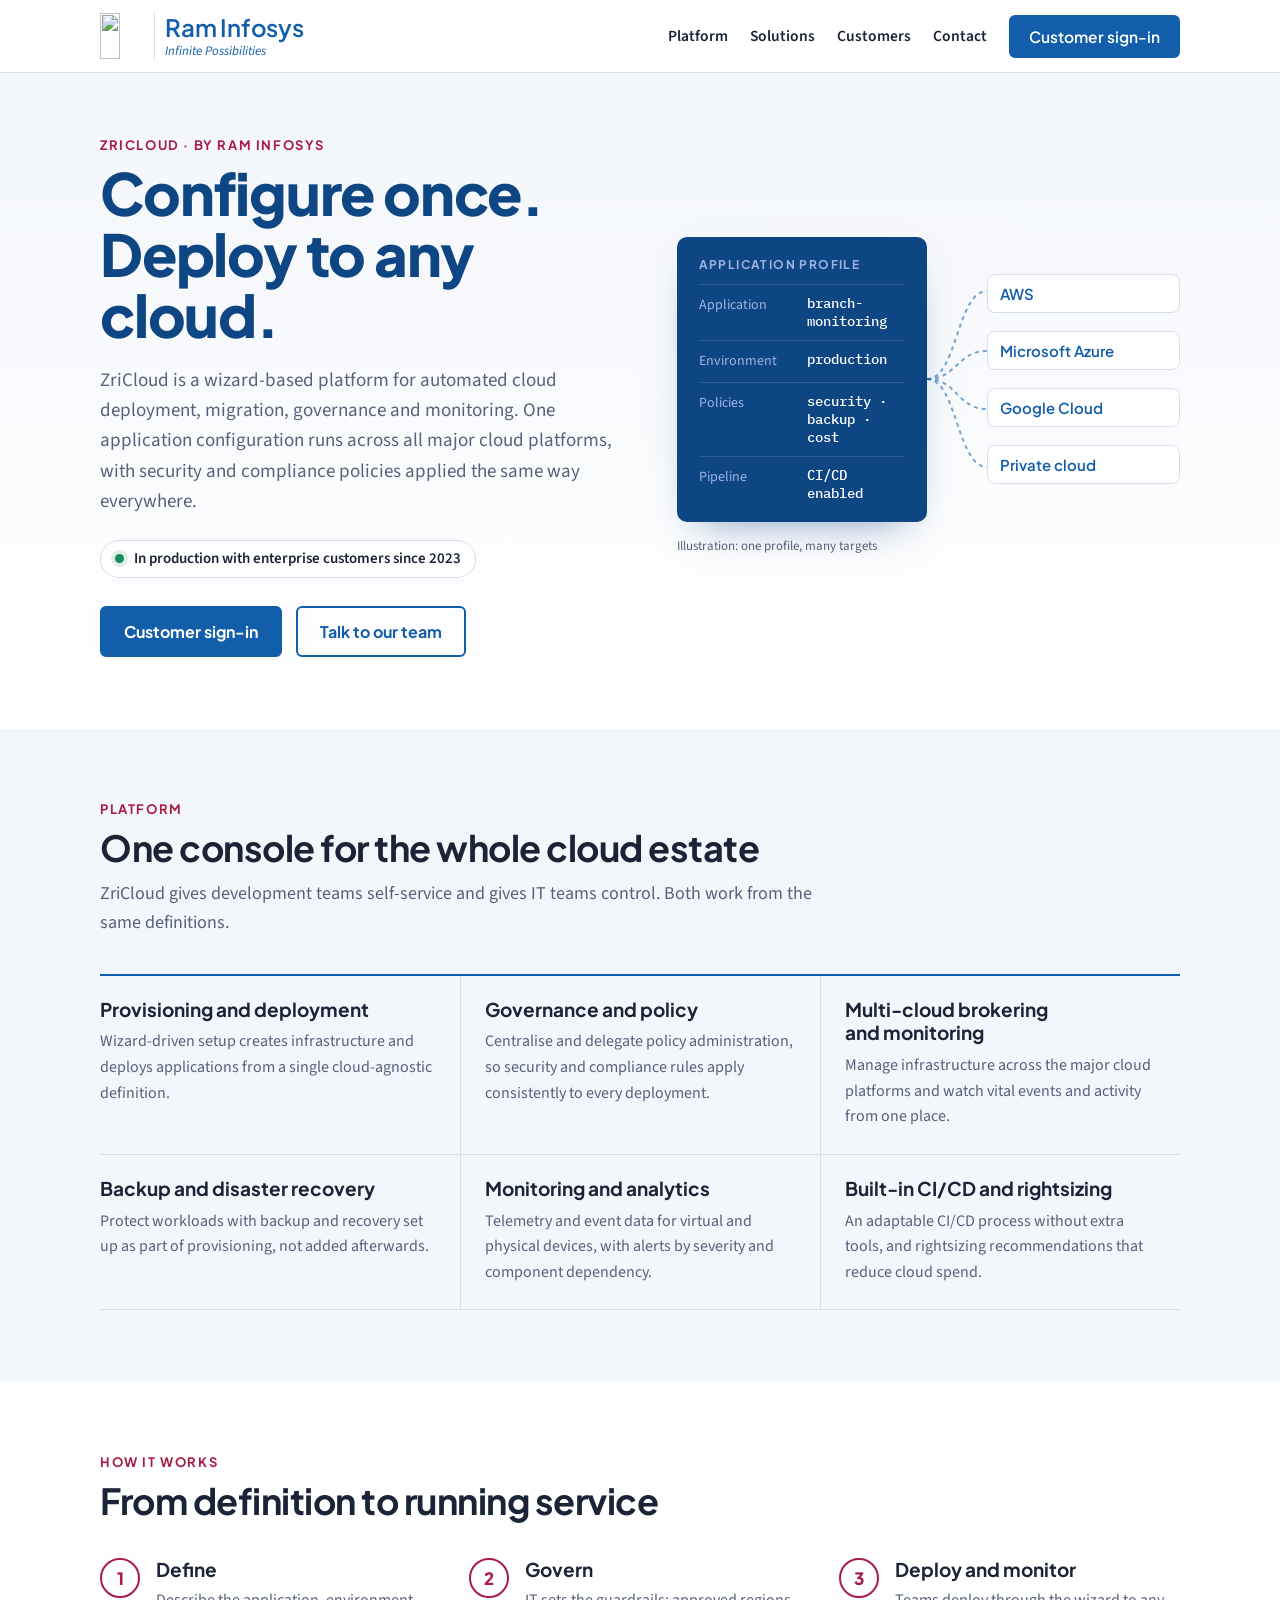
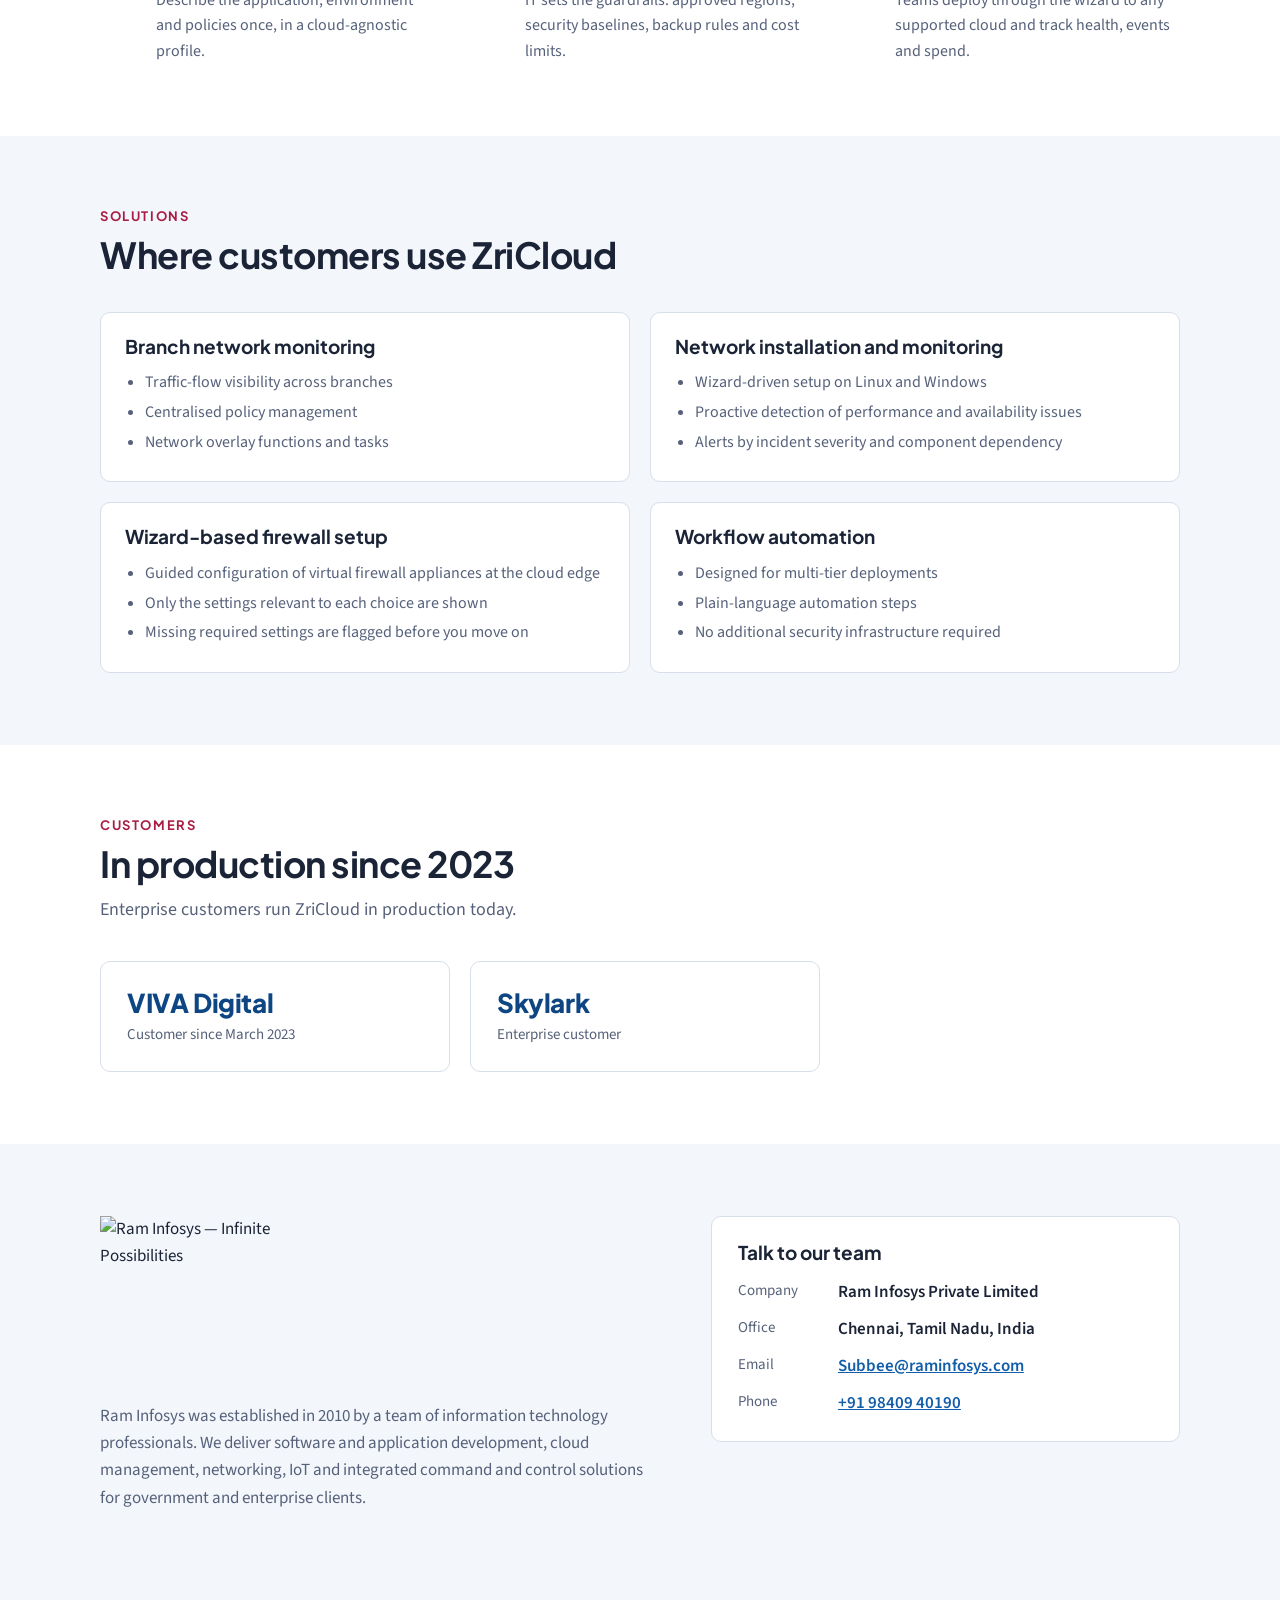
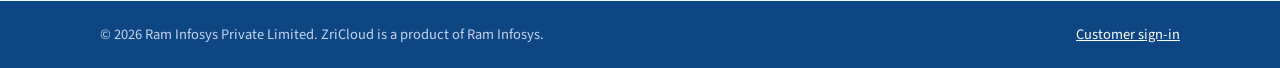
==== index.html @ d06c5e33 "Add files via upload" ====
<!doctype html>
<html lang="en">
<head>
<meta charset="utf-8">
<meta name="viewport" content="width=device-width, initial-scale=1, viewport-fit=cover">
<title>ZriCloud — Ram Infosys</title>
<link rel="canonical" href="https://zricloud.com/">
<meta name="description" content="ZriCloud is a wizard-based platform from Ram Infosys for automated cloud deployment, governance and monitoring across all major clouds. In production with enterprise customers since 2023.">
<link rel="preconnect" href="https://fonts.googleapis.com">
<link rel="preconnect" href="https://fonts.gstatic.com" crossorigin>
<link rel="stylesheet" href="https://fonts.googleapis.com/css2?family=Plus+Jakarta+Sans:wght@500;600;700;800&family=Source+Sans+3:ital,wght@0,400;0,600;1,400&family=IBM+Plex+Mono:wght@500&display=swap">
<link rel="icon" type="image/png" href="assets/favicon.png">
<link rel="apple-touch-icon" href="assets/apple-touch-icon.png">
<link rel="stylesheet" href="styles.css">
</head>
<body>

<header class="topbar">
  <div class="wrap bar">
    <a class="brand" href="index.html" aria-label="Ram Infosys home">
      <img class="logo" src="assets/logo-mark.png" alt="" width="44" height="46">
      <span class="wordmark"><span class="wm-name">Ram Infosys</span><span class="wm-tag">Infinite Possibilities</span></span>
    </a>
    <nav class="nav" aria-label="Main">
      <a href="#platform">Platform</a>
      <a href="#solutions">Solutions</a>
      <a href="#customers">Customers</a>
      <a href="#contact">Contact</a>
      <a class="btn btn-solid" href="login.html">Customer sign-in</a>
    </nav>
  </div>
</header>

<main>
  <section class="hero">
    <div class="wrap hero-grid">
      <div class="hero-copy">
        <p class="eyebrow">ZriCloud &middot; by Ram Infosys</p>
        <h1>Configure once.<br>Deploy to any cloud.</h1>
        <p class="lede">ZriCloud is a wizard-based platform for automated cloud deployment, migration, governance and monitoring. One application configuration runs across all major cloud platforms, with security and compliance policies applied the same way everywhere.</p>
        <p class="status"><span class="dot" aria-hidden="true"></span>In production with enterprise customers since 2023</p>
        <div class="cta-row">
          <a class="btn btn-solid btn-lg" href="login.html">Customer sign-in</a>
          <a class="btn btn-line btn-lg" href="#contact">Talk to our team</a>
        </div>
      </div>

      <figure class="deploy" aria-label="One application profile deployed to several clouds">
        <div class="profile">
          <p class="profile-k">Application profile</p>
          <dl>
            <div><dt>Application</dt><dd>branch-monitoring</dd></div>
            <div><dt>Environment</dt><dd>production</dd></div>
            <div><dt>Policies</dt><dd>security &middot; backup &middot; cost</dd></div>
            <div><dt>Pipeline</dt><dd>CI/CD enabled</dd></div>
          </dl>
        </div>
        <svg class="fan" viewBox="0 0 60 220" preserveAspectRatio="none" aria-hidden="true">
          <path d="M0 110 C 30 110, 30 22, 60 22" />
          <path d="M0 110 C 30 110, 30 82, 60 82" />
          <path d="M0 110 C 30 110, 30 140, 60 140" />
          <path d="M0 110 C 30 110, 30 198, 60 198" />
        </svg>
        <ul class="targets">
          <li>AWS</li>
          <li>Microsoft Azure</li>
          <li>Google Cloud</li>
          <li>Private cloud</li>
        </ul>
        <figcaption>Illustration: one profile, many targets</figcaption>
      </figure>
    </div>
  </section>

  <section id="platform" class="band">
    <div class="wrap">
      <div class="sec-head">
        <p class="eyebrow">Platform</p>
        <h2>One console for the whole cloud estate</h2>
        <p class="sec-lede">ZriCloud gives development teams self-service and gives IT teams control. Both work from the same definitions.</p>
      </div>
      <div class="caps">
        <article class="cap">
          <h3>Provisioning and deployment</h3>
          <p>Wizard-driven setup creates infrastructure and deploys applications from a single cloud-agnostic definition.</p>
        </article>
        <article class="cap">
          <h3>Governance and policy</h3>
          <p>Centralise and delegate policy administration, so security and compliance rules apply consistently to every deployment.</p>
        </article>
        <article class="cap">
          <h3>Multi-cloud brokering and monitoring</h3>
          <p>Manage infrastructure across the major cloud platforms and watch vital events and activity from one place.</p>
        </article>
        <article class="cap">
          <h3>Backup and disaster recovery</h3>
          <p>Protect workloads with backup and recovery set up as part of provisioning, not added afterwards.</p>
        </article>
        <article class="cap">
          <h3>Monitoring and analytics</h3>
          <p>Telemetry and event data for virtual and physical devices, with alerts by severity and component dependency.</p>
        </article>
        <article class="cap">
          <h3>Built-in CI/CD and rightsizing</h3>
          <p>An adaptable CI/CD process without extra tools, and rightsizing recommendations that reduce cloud spend.</p>
        </article>
      </div>
    </div>
  </section>

  <section class="how">
    <div class="wrap">
      <div class="sec-head">
        <p class="eyebrow">How it works</p>
        <h2>From definition to running service</h2>
      </div>
      <ol class="steps">
        <li><span class="step-n">1</span><div><h3>Define</h3><p>Describe the application, environment and policies once, in a cloud-agnostic profile.</p></div></li>
        <li><span class="step-n">2</span><div><h3>Govern</h3><p>IT sets the guardrails: approved regions, security baselines, backup rules and cost limits.</p></div></li>
        <li><span class="step-n">3</span><div><h3>Deploy and monitor</h3><p>Teams deploy through the wizard to any supported cloud and track health, events and spend.</p></div></li>
      </ol>
    </div>
  </section>

  <section id="solutions" class="band">
    <div class="wrap">
      <div class="sec-head">
        <p class="eyebrow">Solutions</p>
        <h2>Where customers use ZriCloud</h2>
      </div>
      <div class="sols">
        <article class="sol">
          <h3>Branch network monitoring</h3>
          <ul><li>Traffic-flow visibility across branches</li><li>Centralised policy management</li><li>Network overlay functions and tasks</li></ul>
        </article>
        <article class="sol">
          <h3>Network installation and monitoring</h3>
          <ul><li>Wizard-driven setup on Linux and Windows</li><li>Proactive detection of performance and availability issues</li><li>Alerts by incident severity and component dependency</li></ul>
        </article>
        <article class="sol">
          <h3>Wizard-based firewall setup</h3>
          <ul><li>Guided configuration of virtual firewall appliances at the cloud edge</li><li>Only the settings relevant to each choice are shown</li><li>Missing required settings are flagged before you move on</li></ul>
        </article>
        <article class="sol">
          <h3>Workflow automation</h3>
          <ul><li>Designed for multi-tier deployments</li><li>Plain-language automation steps</li><li>No additional security infrastructure required</li></ul>
        </article>
      </div>
    </div>
  </section>

  <section id="customers" class="customers">
    <div class="wrap">
      <div class="sec-head">
        <p class="eyebrow">Customers</p>
        <h2>In production since 2023</h2>
        <p class="sec-lede">Enterprise customers run ZriCloud in production today.</p>
      </div>
      <div class="cust-row">
        <article class="cust">
          <p class="cust-name">VIVA Digital</p>
          <p class="cust-meta">Customer since March 2023</p>
        </article>
        <article class="cust">
          <p class="cust-name">Skylark</p>
          <p class="cust-meta">Enterprise customer</p>
        </article>
      </div>
    </div>
  </section>

  <section id="contact" class="band contact">
    <div class="wrap contact-grid">
      <div>
        <img class="about-logo" src="assets/logo-full.png" alt="Ram Infosys — Infinite Possibilities" width="180" height="169">
        <p>Ram Infosys was established in 2010 by a team of information technology professionals. We deliver software and application development, cloud management, networking, IoT and integrated command and control solutions for government and enterprise clients.</p>
      </div>
      <div class="contact-card">
        <h3>Talk to our team</h3>
        <dl class="contact-list">
          <div><dt>Company</dt><dd>Ram Infosys Private Limited</dd></div>
          <div><dt>Office</dt><dd>Chennai, Tamil Nadu, India</dd></div>
          <div><dt>Email</dt><dd><a href="mailto:Subbee@raminfosys.com">Subbee@raminfosys.com</a></dd></div>
          <div><dt>Phone</dt><dd><a href="tel:+919840940190">+91 98409 40190</a></dd></div>
        </dl>
      </div>
    </div>
  </section>
</main>

<footer class="foot">
  <div class="wrap foot-row">
    <p>&copy; 2026 Ram Infosys Private Limited. ZriCloud is a product of Ram Infosys.</p>
    <p><a href="login.html">Customer sign-in</a></p>
  </div>
</footer>
</body>
</html>
---- styles.css ----
/* Layout: navy header + split hero (copy | deployment figure), alternating white / tint bands, 1120px column. */
:root {
  --navy: #125eaa;      /* Ram Infosys logo blue */
  --navy-deep: #0d4683;
  --crimson: #a91d44;   /* logo red, used sparingly */
  --ink: #1b2436;
  --muted: #56617a;
  --line: #d8deea;
  --tint: #f3f6fb;
  --paper: #ffffff;
  --ok: #1b8a5a;
  --f-display: "Plus Jakarta Sans", "Segoe UI", Arial, sans-serif;
  --f-body: "Source Sans 3", "Segoe UI", Arial, sans-serif;
  --f-mono: "IBM Plex Mono", Consolas, monospace;
  color-scheme: light;
}
* { box-sizing: border-box; }
html { scroll-behavior: smooth; }
@media (prefers-reduced-motion: reduce) { html { scroll-behavior: auto; } }
body { margin: 0; background: var(--paper); color: var(--ink); font: 17px/1.6 var(--f-body); }
img { max-width: 100%; }
[hidden] { display: none !important; }
a { color: var(--navy); }
a:focus-visible, .btn:focus-visible, input:focus-visible, button:focus-visible { outline: 3px solid #f0b429; outline-offset: 2px; }

.wrap { max-width: 1120px; margin: 0 auto; padding-left: max(20px, env(safe-area-inset-left, 0px)); padding-right: max(20px, env(safe-area-inset-right, 0px)); }

/* Header */
.topbar { background: var(--paper); border-bottom: 1px solid var(--line); position: sticky; top: 0; z-index: 10; }
.bar { display: flex; align-items: center; justify-content: space-between; gap: 16px; padding-block: 12px; flex-wrap: wrap; }
.brand { display: flex; align-items: center; text-decoration: none; }
.logo { height: 46px; width: auto; }
.about-logo { width: 180px; height: auto; display: block; margin-bottom: 18px; }
.brand { gap: 10px; }
.wordmark { display: flex; flex-direction: column; line-height: 1.05; border-left: 1px solid var(--line); padding-left: 10px; }
.wm-name { font: 600 24px var(--f-display); color: var(--navy); letter-spacing: -0.2px; }
.wm-tag { font: italic 13px var(--f-body); color: var(--navy); }
.nav { display: flex; align-items: center; gap: 22px; flex-wrap: wrap; }
.nav a { text-decoration: none; color: var(--ink); font-weight: 600; font-size: 15.5px; }
.nav a:hover { color: var(--navy); }

.btn { display: inline-block; text-decoration: none; font: 700 15px var(--f-display); padding: 10px 18px; border-radius: 6px; border: 2px solid var(--navy); cursor: pointer; }
.btn-solid { background: var(--navy); color: #fff !important; }
.btn-solid:hover { background: var(--navy-deep); border-color: var(--navy-deep); }
.btn-line { background: transparent; color: var(--navy) !important; }
.btn-line:hover { background: var(--tint); }
.btn-lg { padding: 13px 22px; font-size: 16px; }

.eyebrow { font: 700 13px var(--f-display); letter-spacing: 1.6px; text-transform: uppercase; color: var(--crimson); margin: 0 0 10px; }
h1, h2, h3 { font-family: var(--f-display); color: var(--ink); text-wrap: balance; margin: 0; }
h1 { font-size: clamp(36px, 5.4vw, 58px); line-height: 1.05; letter-spacing: -1.2px; font-weight: 800; color: var(--navy-deep); }
h2 { font-size: clamp(26px, 3.2vw, 36px); line-height: 1.15; letter-spacing: -0.5px; font-weight: 700; }
h3 { font-size: 19px; line-height: 1.25; font-weight: 700; }

/* Hero */
.hero { padding-block: 64px 72px; background: linear-gradient(180deg, var(--tint), var(--paper)); }
.hero-grid { display: grid; grid-template-columns: 1.05fr 1fr; gap: 48px; align-items: center; }
.hero-copy { min-width: 0; }
.lede { font-size: 19px; color: var(--muted); max-width: 34em; margin: 20px 0 0; }
.status { display: inline-flex; align-items: center; gap: 10px; margin: 22px 0 0; font-weight: 600; color: var(--ink); background: var(--paper); border: 1px solid var(--line); border-radius: 30px; padding: 6px 14px; font-size: 15px; }
.dot { width: 9px; height: 9px; border-radius: 50%; background: var(--ok); box-shadow: 0 0 0 4px rgba(27,138,90,0.15); }
.cta-row { display: flex; gap: 14px; flex-wrap: wrap; margin-top: 28px; }

.deploy { margin: 0; display: grid; grid-template-columns: minmax(0, 1.3fr) 60px minmax(0, 1fr); align-items: center; min-width: 0; }
.profile { background: var(--navy-deep); color: #e6ecf8; border-radius: 10px; padding: 20px 22px; box-shadow: 0 18px 40px -22px rgba(13,70,131,0.6); }
.profile-k { font: 700 12px var(--f-display); letter-spacing: 1.4px; text-transform: uppercase; color: #9fb4e3; margin: 0 0 12px; }
.profile dl { margin: 0; display: grid; gap: 10px; }
.profile dl div { display: grid; grid-template-columns: 100px 1fr; gap: 8px; border-top: 1px solid rgba(255,255,255,0.12); padding-top: 9px; }
.profile dt { font-size: 14px; color: #9fb4e3; }
.profile dd { margin: 0; font: 500 14px var(--f-mono); color: #fff; overflow-wrap: anywhere; }
.fan { width: 60px; height: 220px; }
.fan path { fill: none; stroke: var(--navy); stroke-width: 2; stroke-dasharray: 4 4; opacity: 0.55; }
.targets { list-style: none; margin: 0; padding: 0; display: grid; gap: 18px; }
.targets li { background: var(--paper); border: 1.5px solid var(--line); border-radius: 8px; padding: 9px 12px; font: 600 15px var(--f-display); color: var(--navy); }
.deploy figcaption { grid-column: 1 / -1; font-size: 13px; color: var(--muted); margin-top: 14px; }

/* Sections */
section { padding-block: 72px; }
.band { background: var(--tint); }
.sec-head { max-width: 720px; margin-bottom: 36px; }
.sec-lede { color: var(--muted); font-size: 18px; margin: 12px 0 0; }

.caps { display: grid; grid-template-columns: repeat(3, minmax(0, 1fr)); gap: 0; border-top: 2px solid var(--navy); }
.cap { padding: 22px 24px 24px 0; border-bottom: 1px solid var(--line); }
.cap:not(:nth-child(3n+1)) { padding-left: 24px; border-left: 1px solid var(--line); }
.cap p { margin: 8px 0 0; color: var(--muted); font-size: 16px; }

.steps { list-style: none; margin: 0; padding: 0; display: grid; grid-template-columns: repeat(3, minmax(0, 1fr)); gap: 28px; }
.steps li { display: flex; gap: 16px; align-items: flex-start; }
.step-n { flex: none; width: 40px; height: 40px; border-radius: 50%; border: 2px solid var(--crimson); color: var(--crimson); display: grid; place-items: center; font: 800 17px var(--f-display); }
.steps p { margin: 6px 0 0; color: var(--muted); font-size: 16px; }

.sols { display: grid; grid-template-columns: repeat(2, minmax(0, 1fr)); gap: 20px; }
.sol { background: var(--paper); border: 1px solid var(--line); border-radius: 10px; padding: 22px 24px; }
.sol ul { margin: 12px 0 0; padding-left: 20px; color: var(--muted); font-size: 16px; }
.sol li { margin-bottom: 4px; }

.cust-row { display: grid; grid-template-columns: repeat(2, minmax(0, 1fr)); gap: 20px; max-width: 720px; }
.cust { border: 1.5px solid var(--line); border-radius: 10px; padding: 24px 26px; }
.cust-name { font: 800 26px var(--f-display); color: var(--navy-deep); margin: 0; letter-spacing: -0.4px; }
.cust-meta { margin: 4px 0 0; color: var(--muted); font-size: 15px; }

.contact-grid { display: grid; grid-template-columns: 1.2fr 1fr; gap: 48px; align-items: start; }
.contact-grid > div { min-width: 0; }
.contact-grid p { color: var(--muted); max-width: 34em; }
.contact-card { background: var(--paper); border: 1px solid var(--line); border-radius: 10px; padding: 24px 26px; }
.contact-list { margin: 14px 0 0; display: grid; gap: 10px; }
.contact-list div { display: grid; grid-template-columns: 90px 1fr; gap: 10px; }
.contact-list dt { color: var(--muted); font-size: 15px; }
.contact-list dd { margin: 0; font-weight: 600; overflow-wrap: anywhere; }

.foot { background: var(--navy-deep); color: #c9d4ee; font-size: 14.5px; }
.foot-row { display: flex; justify-content: space-between; gap: 16px; flex-wrap: wrap; padding-block: 22px; }
.foot p { margin: 0; }
.foot a { color: #fff; }

/* Sign-in page */
.auth { min-height: calc(100vh - 140px); display: grid; place-items: center; padding-block: 56px; background: linear-gradient(180deg, var(--tint), var(--paper)); }
.auth-card { width: 100%; max-width: 420px; background: var(--paper); border: 1px solid var(--line); border-radius: 12px; padding: 30px 30px 26px; box-shadow: 0 18px 40px -26px rgba(13,70,131,0.45); }
.auth-card h1 { font-size: 28px; letter-spacing: -0.4px; }
.auth-sub { color: var(--muted); margin: 6px 0 22px; font-size: 16px; }
.field { display: grid; gap: 6px; margin-bottom: 16px; }
.field label { font-weight: 600; font-size: 15px; }
.field input { font: 16px var(--f-body); padding: 11px 12px; border: 1.5px solid var(--line); border-radius: 6px; color: var(--ink); background: var(--paper); width: 100%; }
.field input:focus { border-color: var(--navy); }
.auth-row { display: flex; justify-content: space-between; align-items: center; gap: 10px; flex-wrap: wrap; font-size: 15px; margin-bottom: 20px; }
.auth-card .btn { width: 100%; text-align: center; padding: 12px; font-size: 16px; }
.notice { margin-top: 18px; padding: 12px 14px; border-radius: 8px; background: var(--tint); border: 1px solid var(--line); font-size: 15px; color: var(--ink); }
.auth-foot { margin-top: 18px; font-size: 14px; color: var(--muted); text-align: center; }

@media (max-width: 860px) {
  .hero-grid, .contact-grid { grid-template-columns: 1fr; gap: 36px; }
  .caps { grid-template-columns: repeat(2, minmax(0, 1fr)); }
  .cap:not(:nth-child(3n+1)) { padding-left: 0; border-left: 0; }
  .cap:nth-child(2n) { padding-left: 20px; border-left: 1px solid var(--line); }
  .steps { grid-template-columns: 1fr; }
}
@media (max-width: 560px) {
  body { font-size: 16px; }
  .nav a:not(.btn) { display: none; }
  .bar { flex-wrap: nowrap; }
  .logo { height: 38px; }
  .wm-name { font-size: 20px; }
  .wm-tag { font-size: 12px; }
  .nav .btn { padding: 8px 12px; font-size: 14px; white-space: nowrap; }
  .caps, .sols, .cust-row { grid-template-columns: 1fr; }
  .cap:nth-child(2n) { padding-left: 0; border-left: 0; }
  .deploy { grid-template-columns: minmax(0, 1fr) 40px minmax(0, 0.85fr); }
  .fan { width: 40px; }
  .profile dl div { grid-template-columns: 1fr; gap: 2px; }
  section { padding-block: 52px; }
}
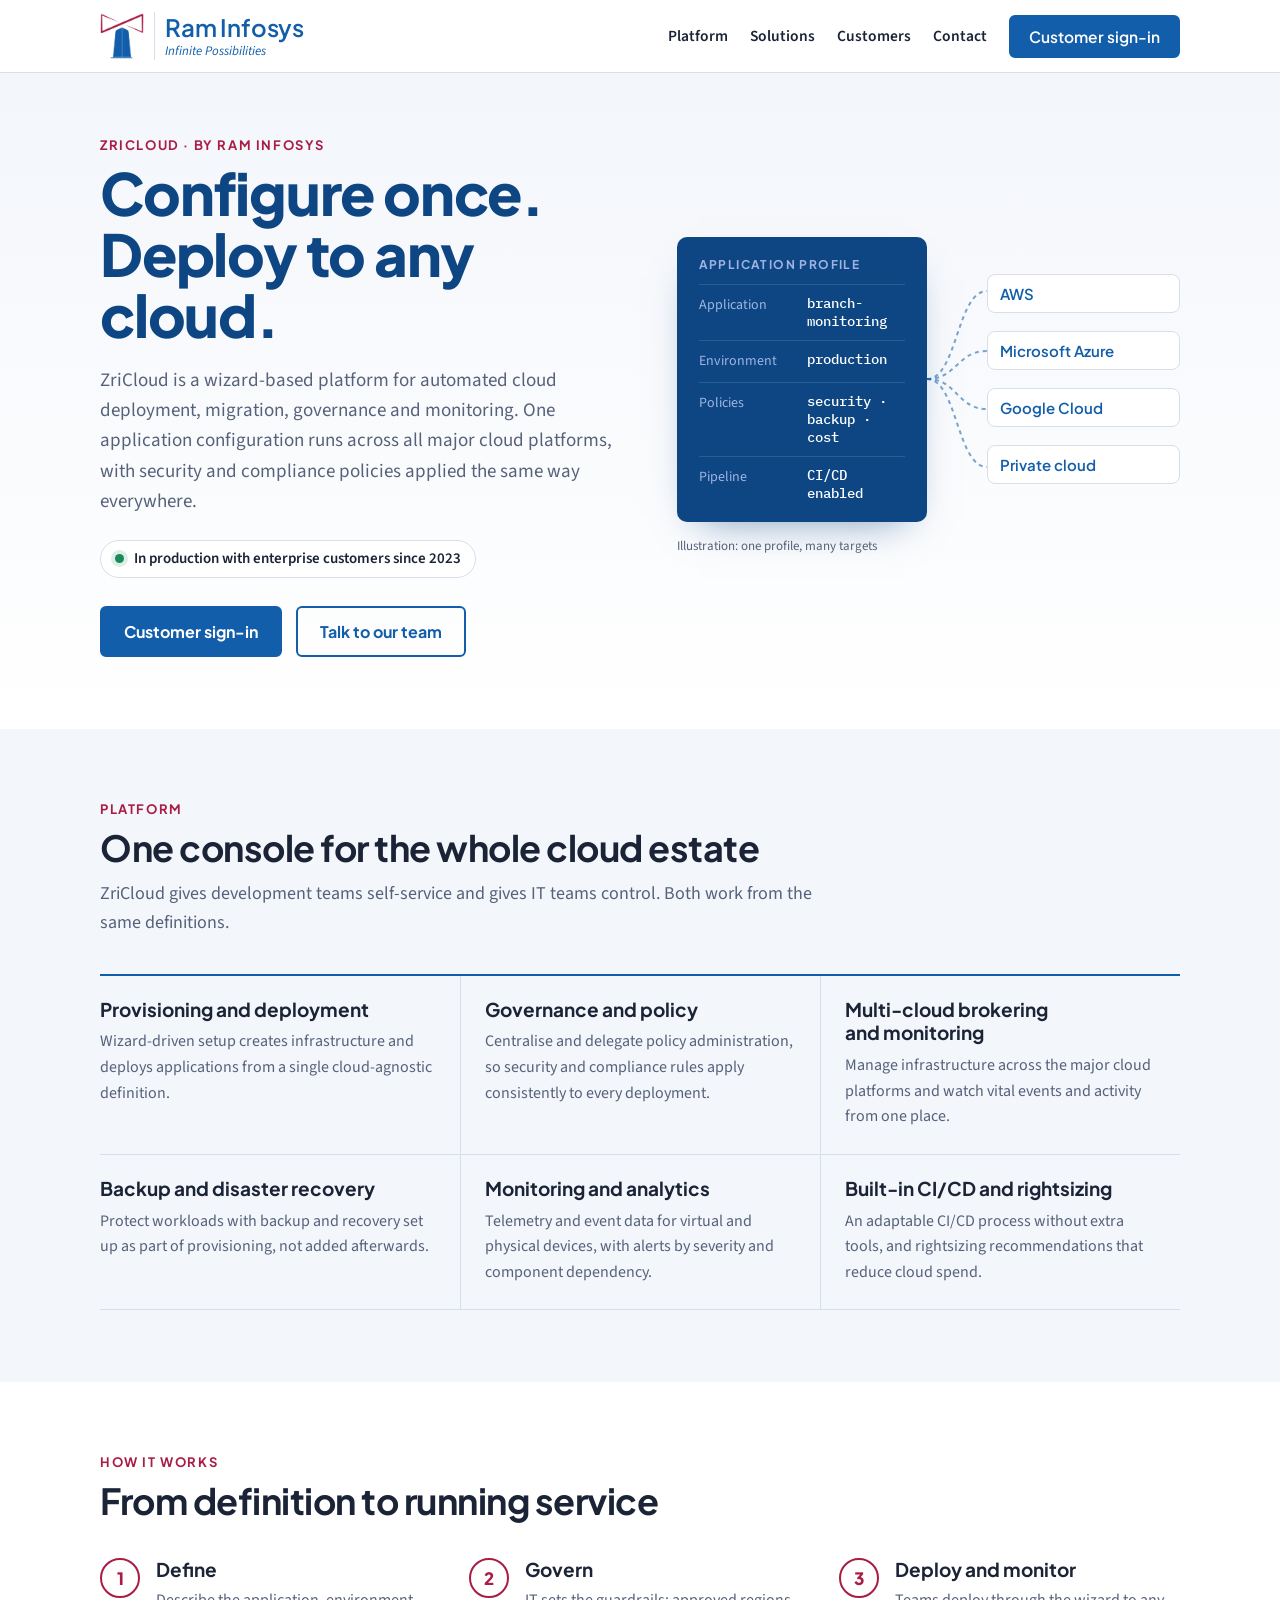
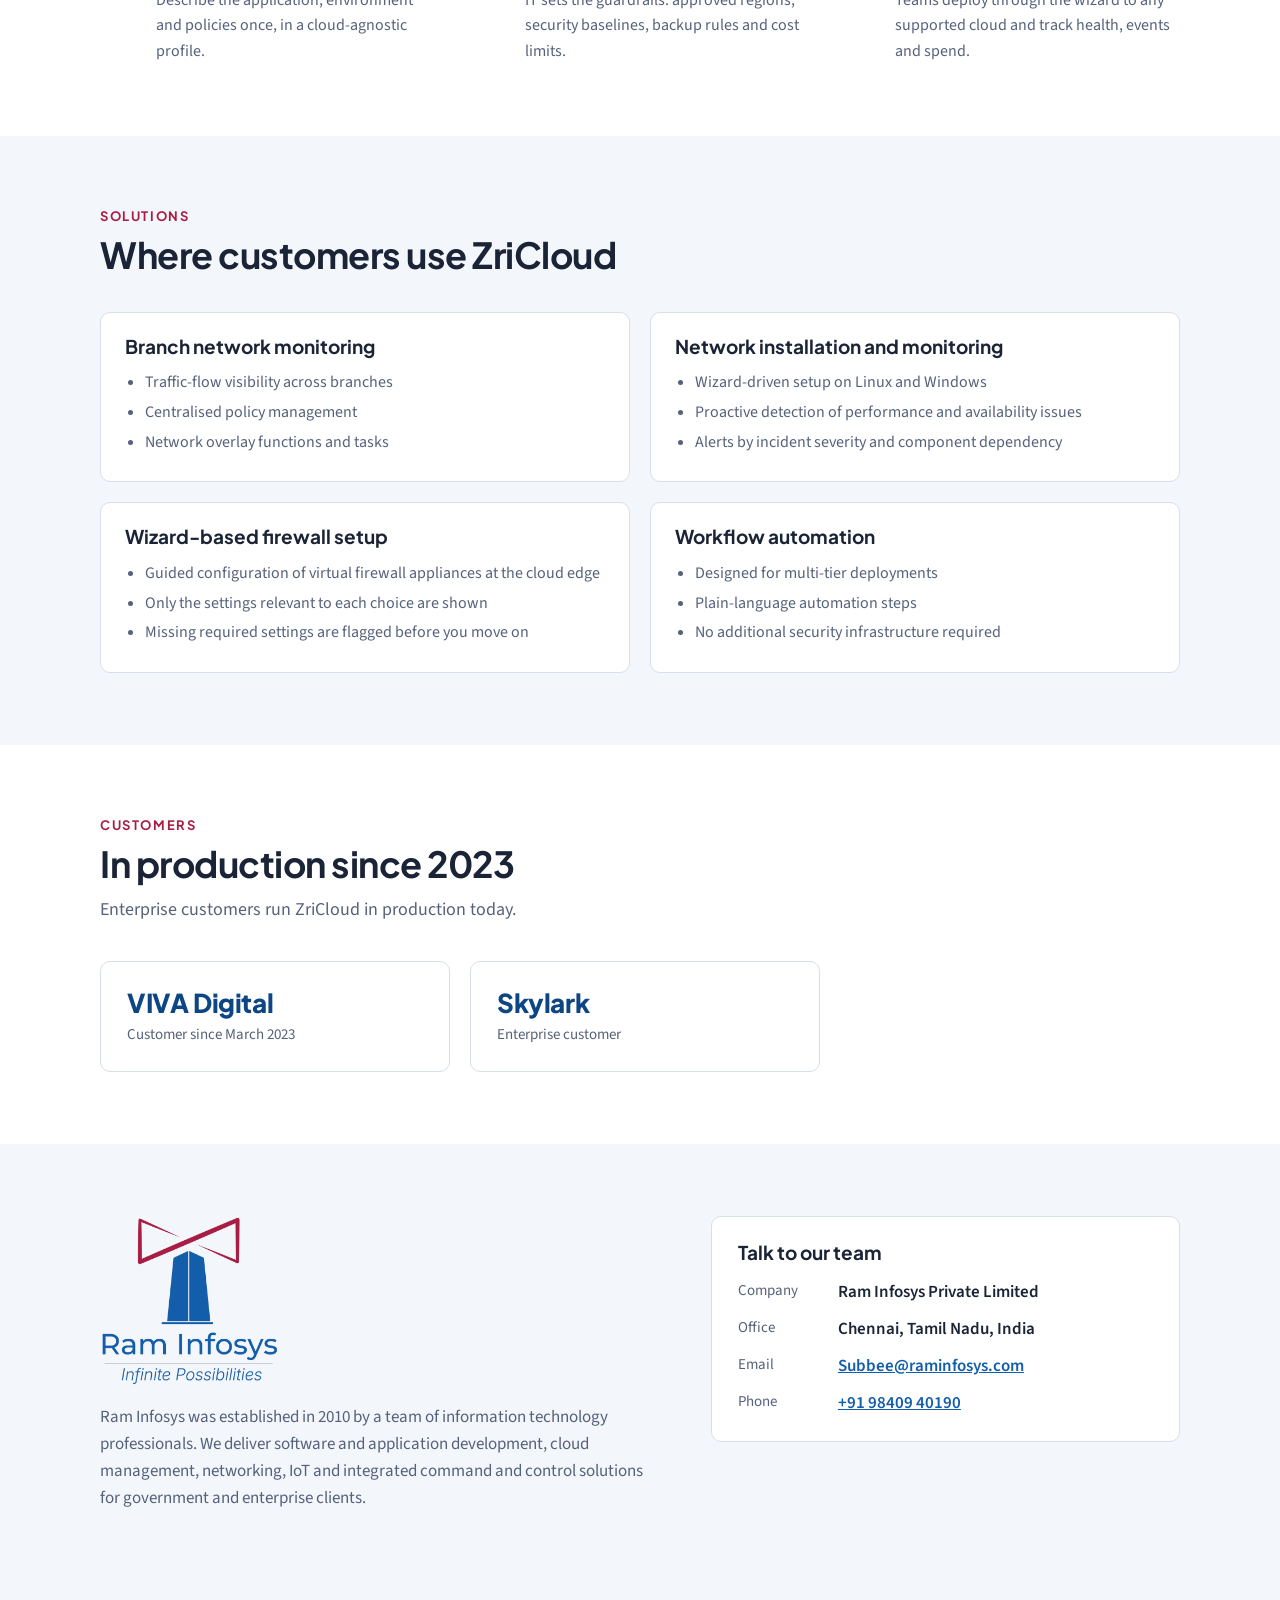
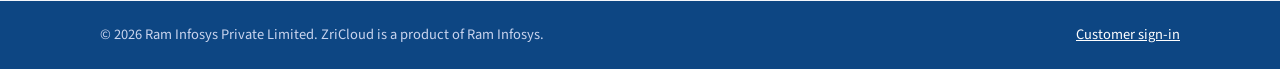
==== commit fb861a15: "Add files via upload" ====
--- a/index.html
+++ b/index.html
@@ -9,8 +9,8 @@
 <link rel="preconnect" href="https://fonts.googleapis.com">
 <link rel="preconnect" href="https://fonts.gstatic.com" crossorigin>
 <link rel="stylesheet" href="https://fonts.googleapis.com/css2?family=Plus+Jakarta+Sans:wght@500;600;700;800&family=Source+Sans+3:ital,wght@0,400;0,600;1,400&family=IBM+Plex+Mono:wght@500&display=swap">
-<link rel="icon" type="image/png" href="assets/favicon.png">
-<link rel="apple-touch-icon" href="assets/apple-touch-icon.png">
+<link rel="icon" type="image/png" href="favicon.png">
+<link rel="apple-touch-icon" href="apple-touch-icon.png">
 <link rel="stylesheet" href="styles.css">
 </head>
 <body>
@@ -18,7 +18,7 @@
 <header class="topbar">
   <div class="wrap bar">
     <a class="brand" href="index.html" aria-label="Ram Infosys home">
-      <img class="logo" src="assets/logo-mark.png" alt="" width="44" height="46">
+      <img class="logo" src="logo-mark.png" alt="" width="44" height="46">
       <span class="wordmark"><span class="wm-name">Ram Infosys</span><span class="wm-tag">Infinite Possibilities</span></span>
     </a>
     <nav class="nav" aria-label="Main">
@@ -172,7 +172,7 @@
   <section id="contact" class="band contact">
     <div class="wrap contact-grid">
       <div>
-        <img class="about-logo" src="assets/logo-full.png" alt="Ram Infosys — Infinite Possibilities" width="180" height="169">
+        <img class="about-logo" src="logo-full.png" alt="Ram Infosys — Infinite Possibilities" width="180" height="169">
         <p>Ram Infosys was established in 2010 by a team of information technology professionals. We deliver software and application development, cloud management, networking, IoT and integrated command and control solutions for government and enterprise clients.</p>
       </div>
       <div class="contact-card">
